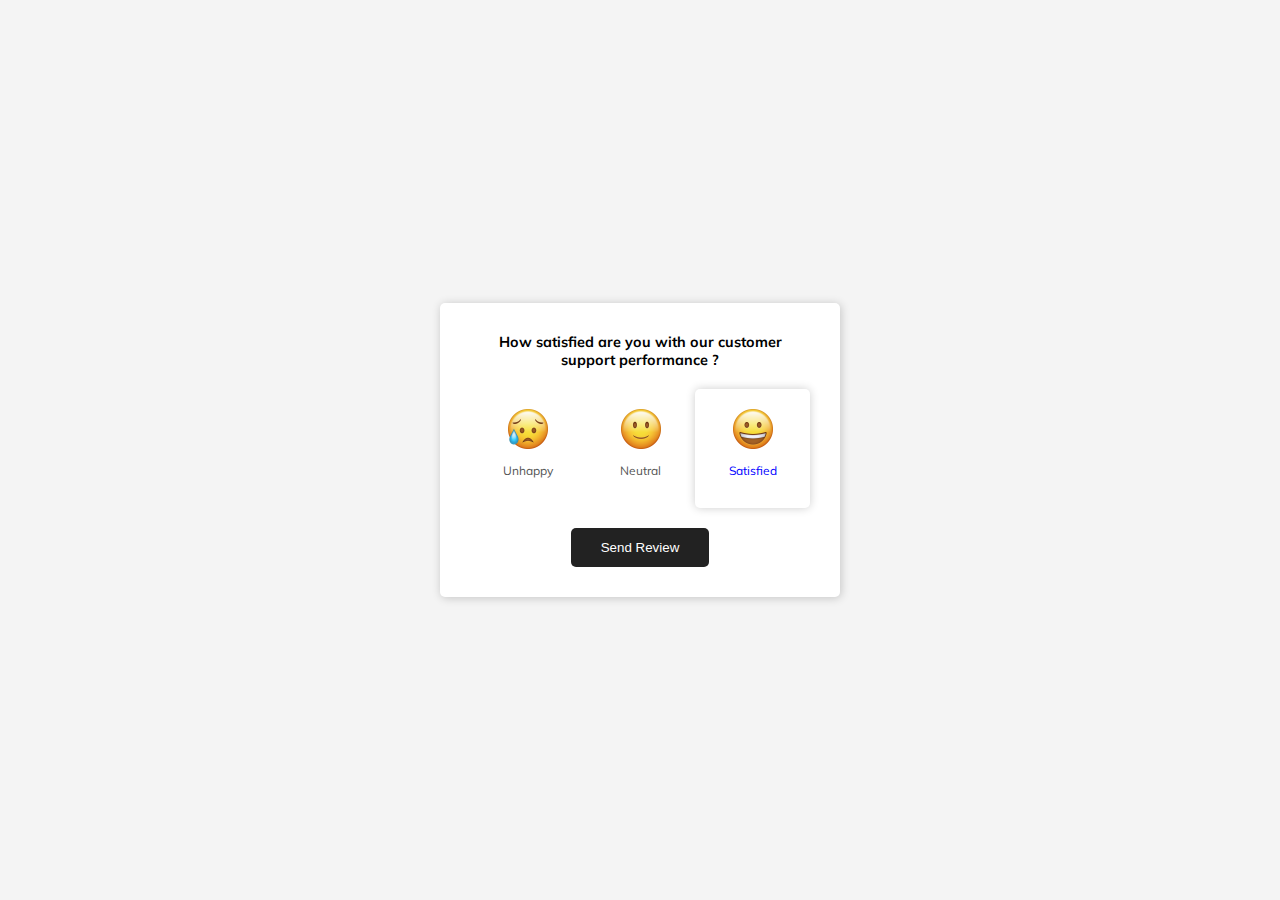
==== feedback/index.html @ f96174b5 "19 Sep" ====
<!DOCTYPE html>
<html>
    <head>
        <title>Feed Back</title>
        <!-- fontawesome Css 1 -->
        <link rel="stylesheet" href="https://cdnjs.cloudflare.com/ajax/libs/font-awesome/5.15.4/css/all.min.css" integrity="sha512-1ycn6IcaQQ40/MKBW2W4Rhis/DbILU74C1vSrLJxCq57o941Ym01SwNsOMqvEBFlcgUa6xLiPY/NS5R+E6ztJQ==" crossorigin="anonymous" referrerpolicy="no-referrer" />

        <link href="css/style.css" rel="stylesheet" type="text/css"/>
    </head>
    <body>

        <div id="panel" class="panel-container">
            <strong>How satisfied are you with our customer support performance ?</strong>

            <div class="rating-container">
                <div class="rating">
                    <img src="./img/unhappy.png" alt="unhappy"/>
                    <small>Unhappy</small>
                </div>

                <div class="rating">
                    <img src="./img/neutral.png" alt="neutral"/>
                    <small>Neutral</small>
                </div>

                <div class="rating active">
                    <img src="./img/satisfied.png" alt="satisfied">
                    <small>Satisfied</small>
                </div>
            </div>

            <button id="send" class="btn">Send Review</button>

        </div>



        <script src="js/app.js" type="text/javascript"></script>
        
    </body>
</html>
---- feedback/css/style.css ----
@import url('https://fonts.googleapis.com/css2?family=Mulish:wght@300&display=swap');

*{
    box-sizing: border-box;
}

body{
    font-family: 'Mulish', sans-serif;
    background-color: #f4f4f4;
    min-height: 100vh;

    display: flex;
    justify-content: center;
    align-items: center;

    margin: 0;
    overflow: hidden;
}

.rating img{
    width: 40px;
}

.panel-container{
    width: 400px;
    background-color: #fff;
    box-shadow: 1px 1px 10px rgba(0, 0, 0, 0.2);
    border-radius: 5px;
    font-size: 90%;
    text-align: center;
    padding: 30px;

    display: flex;
    justify-content: center;
    align-items: center;
    flex-direction: column;
}

.rating-container{
    display: flex;
    margin: 20px 0;
}

.rating{
    padding: 20px;
    cursor: pointer;
}

.rating:hover,
.rating.active{
    box-shadow: 0 0 10px rgba(0, 0, 0, 0.2);
    border-radius: 5px;
}

.rating small{
    display: inline-block;
    color: #555;
    margin: 10px 0;
}

.rating:hover small,
.rating.active small{
    color: blue;
}

.btn{
    background-color: #222;
    color: #fff;
    border: 0;
    border-radius: 5px;
    padding: 12px 30px;
    cursor: pointer;
}

.btn:focus{
    outline: 0;
}

.btn:active{
    transform: scale(0.98);
}

.fa-heart{
    color: red;
    margin-bottom: 10px;
}
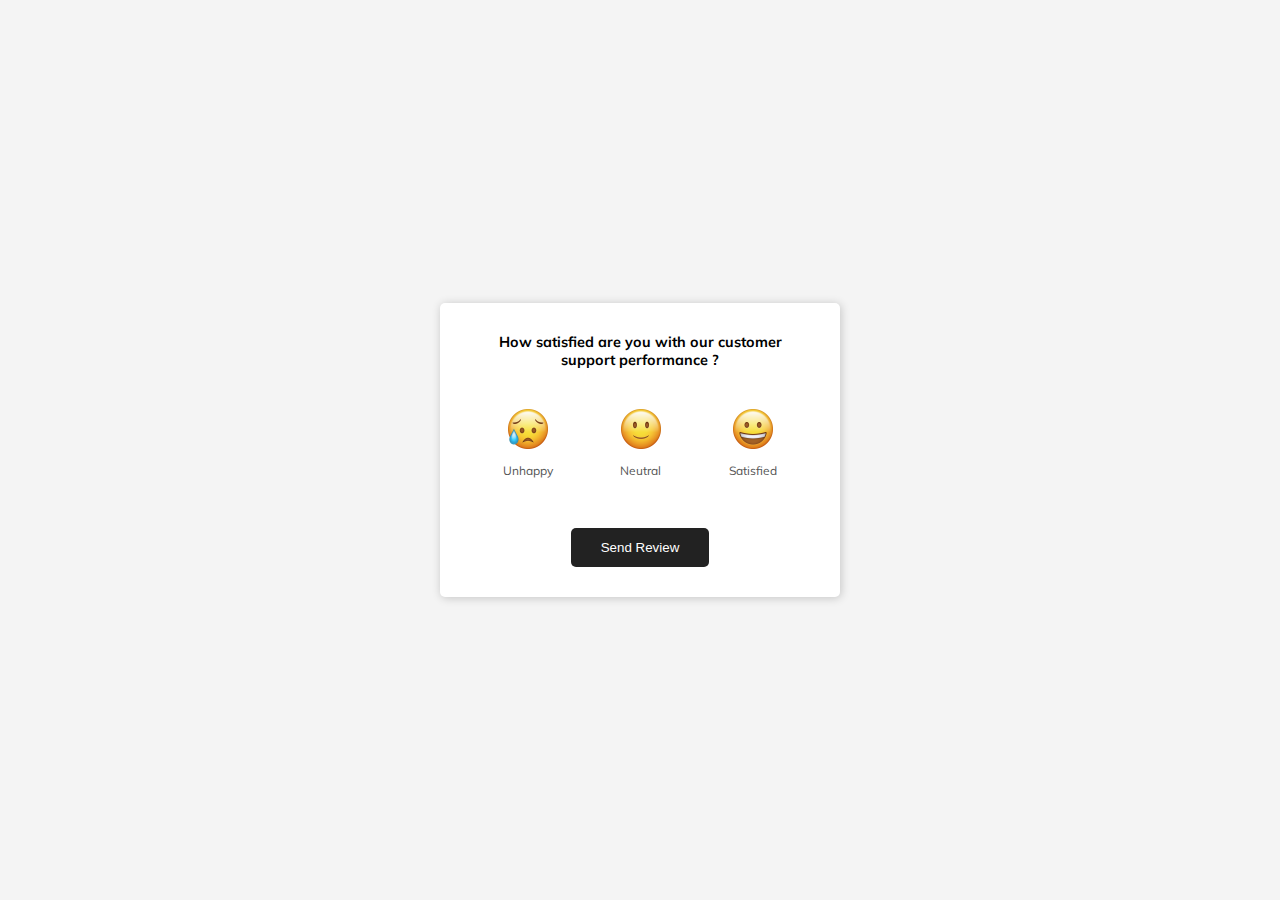
==== commit c78de3cd: "25 Sep" ====
--- a/feedback/index.html
+++ b/feedback/index.html
@@ -23,7 +23,7 @@
                     <small>Neutral</small>
                 </div>
 
-                <div class="rating active">
+                <div class="rating">
                     <img src="./img/satisfied.png" alt="satisfied">
                     <small>Satisfied</small>
                 </div>
--- a/feedback/css/style.css
+++ b/feedback/css/style.css
@@ -82,5 +82,6 @@
 
 .fa-heart{
     color: red;
+    font-size: 30px;
     margin-bottom: 10px;
 }